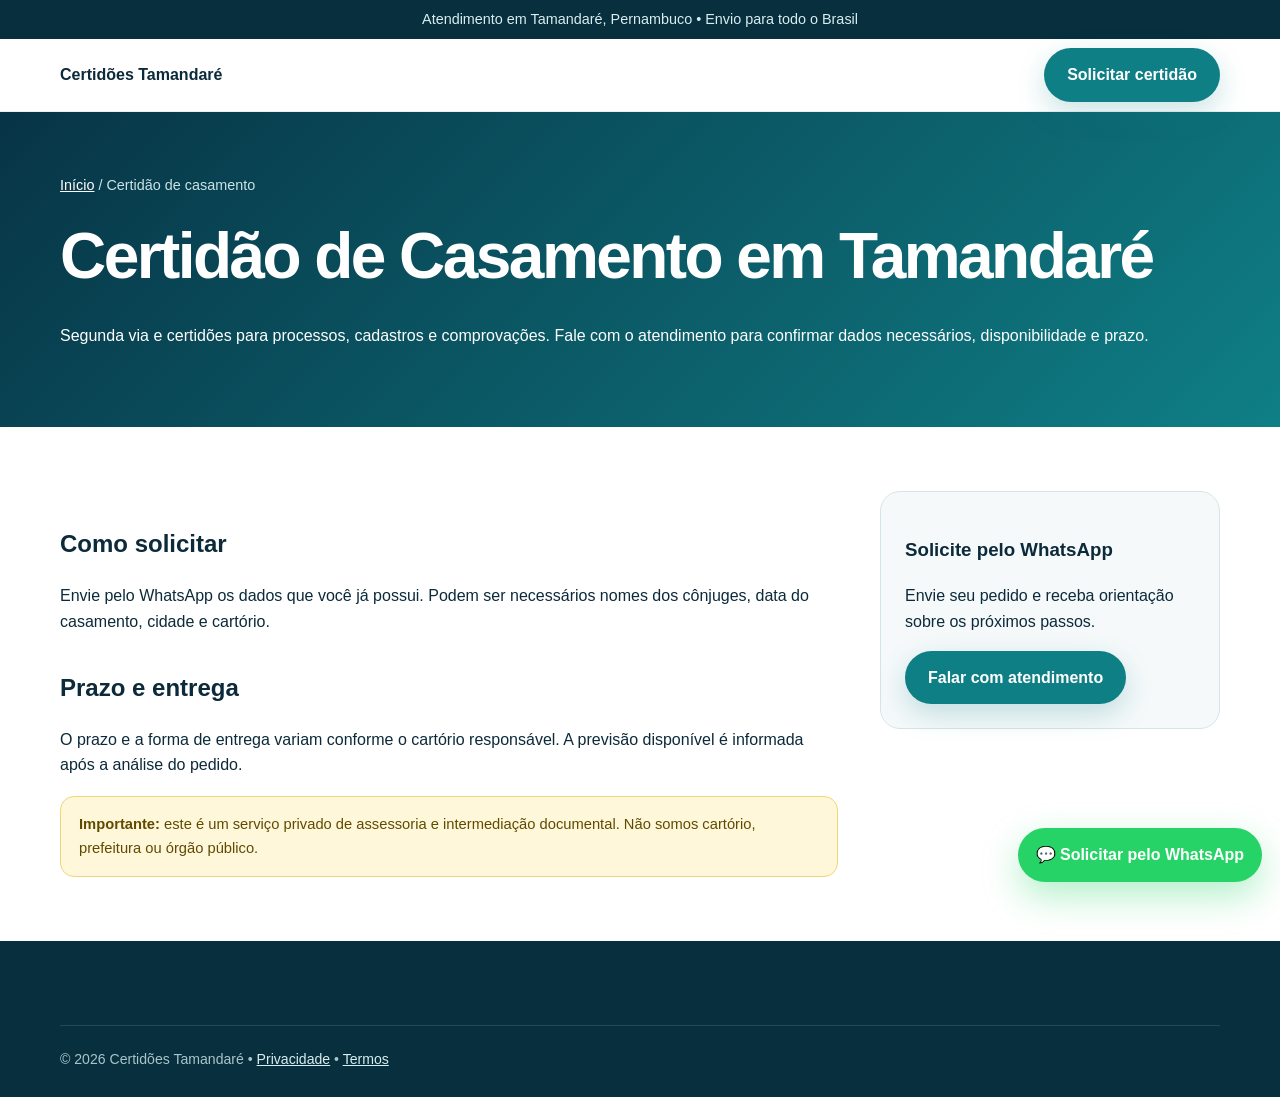
==== certidao-casamento-tamandare.html @ 4133e185 "Add SEO page for marriage certificates in Tamandaré" ====
<!DOCTYPE html><html lang="pt-BR"><head><meta charset="UTF-8"><meta name="viewport" content="width=device-width,initial-scale=1"><title>Certidão de Casamento em Tamandaré | Certidões Tamandaré</title><meta name="description" content="Solicite certidão de casamento em Tamandaré, PE. Atendimento por WhatsApp para orientação, localização e encaminhamento do pedido."><meta name="robots" content="index,follow,max-image-preview:large"><link rel="canonical" href="https://certidaotamandare.com.br/certidao-casamento-tamandare.html"><link rel="stylesheet" href="/styles.css"><meta property="og:type" content="website"><meta property="og:title" content="Certidão de Casamento em Tamandaré"><meta property="og:description" content="Segunda via de certidão de casamento para cadastros, processos e comprovações."><meta property="og:url" content="https://certidaotamandare.com.br/certidao-casamento-tamandare.html"><script type="application/ld+json">{"@context":"https://schema.org","@type":"Service","name":"Certidão de Casamento em Tamandaré","serviceType":"Assessoria para certidão de casamento","areaServed":{"@type":"City","name":"Tamandaré"},"provider":{"@type":"Organization","name":"Certidões Tamandaré","url":"https://certidaotamandare.com.br/"}}</script></head><body><div class="topbar">Atendimento em Tamandaré, Pernambuco • Envio para todo o Brasil</div><header class="site-header"><div class="container nav"><a class="brand" href="/">Certidões Tamandaré</a><a class="btn btn-primary" href="https://wa.me/5581991732720?text=Quero%20solicitar%20Certid%C3%A3o%20de%20Casamento" target="_blank" rel="noopener">Solicitar certidão</a></div></header><main><section class="page-hero"><div class="container"><div class="breadcrumb"><a href="/">Início</a> / Certidão de casamento</div><h1>Certidão de Casamento em Tamandaré</h1><p>Segunda via e certidões para processos, cadastros e comprovações. Fale com o atendimento para confirmar dados necessários, disponibilidade e prazo.</p></div></section><section class="content"><div class="container content-grid"><article><h2>Como solicitar</h2><p>Envie pelo WhatsApp os dados que você já possui. Podem ser necessários nomes dos cônjuges, data do casamento, cidade e cartório.</p><h2>Prazo e entrega</h2><p>O prazo e a forma de entrega variam conforme o cartório responsável. A previsão disponível é informada após a análise do pedido.</p><div class="notice"><strong>Importante:</strong> este é um serviço privado de assessoria e intermediação documental. Não somos cartório, prefeitura ou órgão público.</div></article><aside class="side-card"><h3>Solicite pelo WhatsApp</h3><p>Envie seu pedido e receba orientação sobre os próximos passos.</p><a class="btn btn-primary" href="https://wa.me/5581991732720?text=Quero%20solicitar%20Certid%C3%A3o%20de%20Casamento" target="_blank" rel="noopener">Falar com atendimento</a></aside></div></section></main><footer class="footer"><div class="container"><div class="legal">© 2026 Certidões Tamandaré • <a href="/privacidade.html">Privacidade</a> • <a href="/termos.html">Termos</a></div></div></footer><a class="whatsapp-float" href="https://wa.me/5581991732720?text=Quero%20solicitar%20Certid%C3%A3o%20de%20Casamento" target="_blank" rel="noopener">💬 Solicitar pelo WhatsApp</a></body></html>
---- styles.css ----
:root{--primary:#0A3C4F;--secondary:#0F7F86;--aqua:#13A6B3;--accent:#F4B91F;--light:#F5F9FA;--text:#0C2A3A;--muted:#5d6f78;--border:#d7e4e7;--white:#fff;--shadow:0 18px 50px rgba(7,42,58,.10)}*{box-sizing:border-box}html{scroll-behavior:smooth}body{margin:0;font-family:Inter,-apple-system,BlinkMacSystemFont,'Segoe UI',Roboto,sans-serif;color:var(--text);line-height:1.6;background:#fff}a{color:inherit}img{max-width:100%}.container{width:min(1160px,calc(100% - 40px));margin:auto}.topbar{background:#072f3e;color:#d9edf0;font-size:.9rem;padding:8px 0;text-align:center}.site-header{position:sticky;top:0;z-index:40;background:rgba(255,255,255,.96);backdrop-filter:blur(12px);border-bottom:1px solid rgba(10,60,79,.08)}.nav{display:flex;align-items:center;justify-content:space-between;gap:24px;min-height:72px}.brand{display:flex;align-items:center;gap:12px;text-decoration:none;font-weight:800}.brand-icon{width:42px;height:42px}.brand-text small{display:block;font-weight:600;color:var(--secondary);font-size:.72rem;letter-spacing:.06em;text-transform:uppercase}.nav-links{display:flex;align-items:center;gap:22px}.nav-links a{text-decoration:none;font-weight:650;font-size:.95rem}.btn{display:inline-flex;align-items:center;justify-content:center;gap:8px;padding:13px 22px;border-radius:999px;text-decoration:none;font-weight:800;border:1px solid transparent;transition:.2s}.btn:hover{transform:translateY(-1px)}.btn-primary{background:var(--secondary);color:#fff;box-shadow:0 10px 28px rgba(15,127,134,.22)}.btn-light{background:#fff;color:var(--primary);border-color:#d5e4e6}.hero{background:radial-gradient(circle at 85% 15%,rgba(19,166,179,.22),transparent 34%),linear-gradient(135deg,#073446 0%,#0a5663 58%,#0f7f86 100%);color:#fff;padding:82px 0 74px}.hero-grid{display:grid;grid-template-columns:1.1fr .9fr;align-items:center;gap:56px}.eyebrow{font-size:.78rem;text-transform:uppercase;letter-spacing:.16em;font-weight:800;color:#f7cc55}.hero h1{font-size:clamp(2.45rem,5.4vw,4.9rem);line-height:1.02;margin:12px 0 20px;letter-spacing:-.04em}.hero p{font-size:1.15rem;color:#dceff1;max-width:700px}.hero-actions{display:flex;gap:12px;flex-wrap:wrap;margin-top:28px}.trust-row{display:flex;gap:18px;flex-wrap:wrap;margin-top:26px;color:#cbe3e6;font-size:.94rem}.hero-card{background:#fff;color:var(--text);padding:28px;border-radius:24px;box-shadow:0 25px 70px rgba(0,0,0,.2)}.hero-card h2{margin:0 0 8px;font-size:1.45rem}.hero-card ul{margin:18px 0 0;padding:0;list-style:none}.hero-card li{padding:11px 0;border-top:1px solid var(--border)}.notice{background:#fff7da;border:1px solid #f0d577;color:#5f4b00;padding:16px 18px;border-radius:14px;margin-top:18px;font-size:.92rem}.section{padding:76px 0}.section.alt{background:var(--light)}.section-head{max-width:760px;margin:0 auto 36px;text-align:center}.section-head h2{font-size:clamp(2rem,4vw,3rem);margin:6px 0 12px;letter-spacing:-.03em}.section-head p{color:var(--muted);font-size:1.05rem}.services-grid{display:grid;grid-template-columns:repeat(3,1fr);gap:18px}.card{background:#fff;border:1px solid var(--border);border-radius:20px;padding:26px;box-shadow:0 8px 24px rgba(8,47,62,.05)}.card h3{margin:10px 0 8px}.card p{color:var(--muted)}.card-link{font-weight:800;color:var(--secondary);text-decoration:none}.steps{display:grid;grid-template-columns:repeat(3,1fr);gap:20px}.step{background:#fff;border-radius:20px;padding:28px;border:1px solid var(--border)}.step-n{width:42px;height:42px;border-radius:50%;display:grid;place-items:center;background:var(--secondary);color:#fff;font-weight:900}.proof{display:grid;grid-template-columns:repeat(3,1fr);gap:18px}.proof .card{min-height:170px}.faq{max-width:840px;margin:auto}.faq details{border:1px solid var(--border);border-radius:16px;padding:18px 20px;margin:12px 0;background:#fff}.faq summary{font-weight:800;cursor:pointer}.footer{background:#072f3e;color:#d9edf0;padding:54px 0 26px}.footer-grid{display:grid;grid-template-columns:1.2fr 1fr 1fr;gap:30px}.footer h3,.footer h4{color:#fff}.footer a{color:#d9edf0}.legal{margin-top:30px;padding-top:22px;border-top:1px solid rgba(255,255,255,.12);font-size:.88rem;color:#a9c5ca}.whatsapp-float{position:fixed;right:18px;bottom:18px;z-index:80;background:#25D366;color:#fff;text-decoration:none;font-weight:900;padding:14px 18px;border-radius:999px;box-shadow:0 14px 36px rgba(37,211,102,.35)}.page-hero{background:linear-gradient(135deg,#073446,#0f7f86);color:#fff;padding:62px 0}.page-hero h1{font-size:clamp(2.2rem,5vw,4rem);margin:8px 0 14px;letter-spacing:-.04em}.content{padding:64px 0}.content-grid{display:grid;grid-template-columns:1fr 340px;gap:42px}.content h2{margin-top:34px}.side-card{position:sticky;top:100px;height:max-content;background:var(--light);border:1px solid var(--border);border-radius:20px;padding:24px}.breadcrumb{font-size:.9rem;color:#cbe3e6}.breadcrumb a{color:#fff}.legal-page{max-width:860px;margin:auto}.legal-page h1{font-size:2.6rem}.legal-page h2{margin-top:34px}@media(max-width:900px){.nav-links{display:none}.hero-grid,.content-grid{grid-template-columns:1fr}.services-grid,.steps,.proof{grid-template-columns:1fr 1fr}.hero{padding-top:58px}.footer-grid{grid-template-columns:1fr 1fr}.side-card{position:static}}@media(max-width:620px){.container{width:min(100% - 28px,1160px)}.services-grid,.steps,.proof,.footer-grid{grid-template-columns:1fr}.hero-actions{display:grid}.btn{width:100%}.hero h1{font-size:2.65rem}.whatsapp-float{left:14px;right:14px;text-align:center}.section{padding:58px 0}}
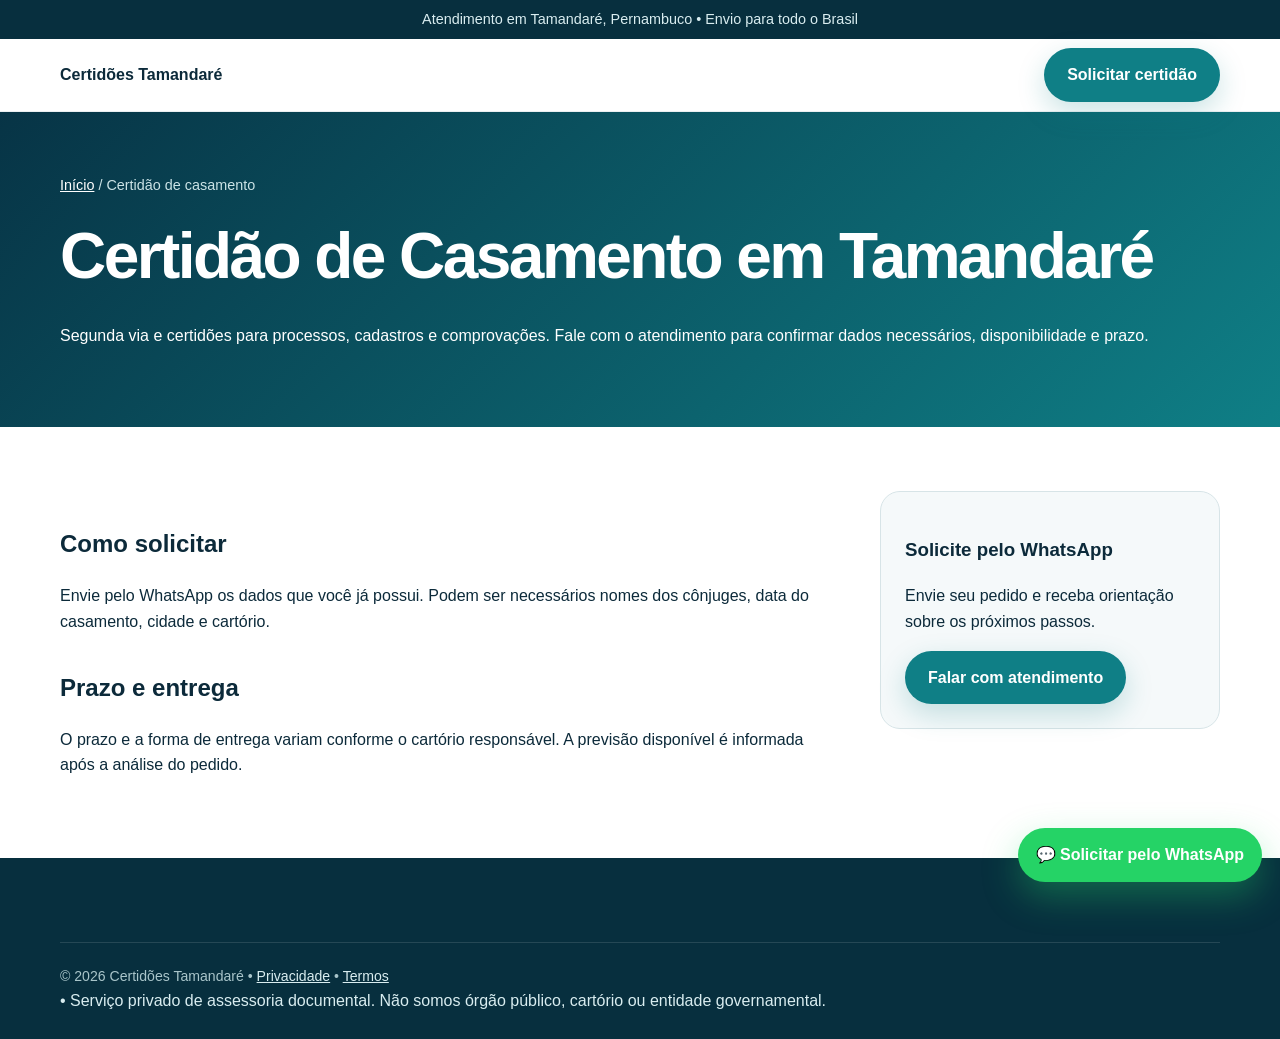
==== commit bb3b28ee: "Mover aviso de serviço privado para o rodapé" ====
--- a/certidao-casamento-tamandare.html
+++ b/certidao-casamento-tamandare.html
@@ -1 +1 @@
-<!DOCTYPE html><html lang="pt-BR"><head><meta charset="UTF-8"><meta name="viewport" content="width=device-width,initial-scale=1"><title>Certidão de Casamento em Tamandaré | Certidões Tamandaré</title><meta name="description" content="Solicite certidão de casamento em Tamandaré, PE. Atendimento por WhatsApp para orientação, localização e encaminhamento do pedido."><meta name="robots" content="index,follow,max-image-preview:large"><link rel="canonical" href="https://certidaotamandare.com.br/certidao-casamento-tamandare.html"><link rel="stylesheet" href="/styles.css"><meta property="og:type" content="website"><meta property="og:title" content="Certidão de Casamento em Tamandaré"><meta property="og:description" content="Segunda via de certidão de casamento para cadastros, processos e comprovações."><meta property="og:url" content="https://certidaotamandare.com.br/certidao-casamento-tamandare.html"><script type="application/ld+json">{"@context":"https://schema.org","@type":"Service","name":"Certidão de Casamento em Tamandaré","serviceType":"Assessoria para certidão de casamento","areaServed":{"@type":"City","name":"Tamandaré"},"provider":{"@type":"Organization","name":"Certidões Tamandaré","url":"https://certidaotamandare.com.br/"}}</script></head><body><div class="topbar">Atendimento em Tamandaré, Pernambuco • Envio para todo o Brasil</div><header class="site-header"><div class="container nav"><a class="brand" href="/">Certidões Tamandaré</a><a class="btn btn-primary" href="https://wa.me/5581991732720?text=Quero%20solicitar%20Certid%C3%A3o%20de%20Casamento" target="_blank" rel="noopener">Solicitar certidão</a></div></header><main><section class="page-hero"><div class="container"><div class="breadcrumb"><a href="/">Início</a> / Certidão de casamento</div><h1>Certidão de Casamento em Tamandaré</h1><p>Segunda via e certidões para processos, cadastros e comprovações. Fale com o atendimento para confirmar dados necessários, disponibilidade e prazo.</p></div></section><section class="content"><div class="container content-grid"><article><h2>Como solicitar</h2><p>Envie pelo WhatsApp os dados que você já possui. Podem ser necessários nomes dos cônjuges, data do casamento, cidade e cartório.</p><h2>Prazo e entrega</h2><p>O prazo e a forma de entrega variam conforme o cartório responsável. A previsão disponível é informada após a análise do pedido.</p><div class="notice"><strong>Importante:</strong> este é um serviço privado de assessoria e intermediação documental. Não somos cartório, prefeitura ou órgão público.</div></article><aside class="side-card"><h3>Solicite pelo WhatsApp</h3><p>Envie seu pedido e receba orientação sobre os próximos passos.</p><a class="btn btn-primary" href="https://wa.me/5581991732720?text=Quero%20solicitar%20Certid%C3%A3o%20de%20Casamento" target="_blank" rel="noopener">Falar com atendimento</a></aside></div></section></main><footer class="footer"><div class="container"><div class="legal">© 2026 Certidões Tamandaré • <a href="/privacidade.html">Privacidade</a> • <a href="/termos.html">Termos</a></div></div></footer><a class="whatsapp-float" href="https://wa.me/5581991732720?text=Quero%20solicitar%20Certid%C3%A3o%20de%20Casamento" target="_blank" rel="noopener">💬 Solicitar pelo WhatsApp</a></body></html>+<!DOCTYPE html><html lang="pt-BR"><head><meta charset="UTF-8"><meta name="viewport" content="width=device-width,initial-scale=1"><title>Certidão de Casamento em Tamandaré | Certidões Tamandaré</title><meta name="description" content="Solicite certidão de casamento em Tamandaré, PE. Atendimento por WhatsApp para orientação, localização e encaminhamento do pedido."><meta name="robots" content="index,follow,max-image-preview:large"><link rel="canonical" href="https://certidaotamandare.com.br/certidao-casamento-tamandare.html"><link rel="stylesheet" href="/styles.css"><meta property="og:type" content="website"><meta property="og:title" content="Certidão de Casamento em Tamandaré"><meta property="og:description" content="Segunda via de certidão de casamento para cadastros, processos e comprovações."><meta property="og:url" content="https://certidaotamandare.com.br/certidao-casamento-tamandare.html"><script type="application/ld+json">{"@context":"https://schema.org","@type":"Service","name":"Certidão de Casamento em Tamandaré","serviceType":"Assessoria para certidão de casamento","areaServed":{"@type":"City","name":"Tamandaré"},"provider":{"@type":"Organization","name":"Certidões Tamandaré","url":"https://certidaotamandare.com.br/"}}</script></head><body><div class="topbar">Atendimento em Tamandaré, Pernambuco • Envio para todo o Brasil</div><header class="site-header"><div class="container nav"><a class="brand" href="/">Certidões Tamandaré</a><a class="btn btn-primary" href="https://wa.me/5581991732720?text=Quero%20solicitar%20Certid%C3%A3o%20de%20Casamento" target="_blank" rel="noopener">Solicitar certidão</a></div></header><main><section class="page-hero"><div class="container"><div class="breadcrumb"><a href="/">Início</a> / Certidão de casamento</div><h1>Certidão de Casamento em Tamandaré</h1><p>Segunda via e certidões para processos, cadastros e comprovações. Fale com o atendimento para confirmar dados necessários, disponibilidade e prazo.</p></div></section><section class="content"><div class="container content-grid"><article><h2>Como solicitar</h2><p>Envie pelo WhatsApp os dados que você já possui. Podem ser necessários nomes dos cônjuges, data do casamento, cidade e cartório.</p><h2>Prazo e entrega</h2><p>O prazo e a forma de entrega variam conforme o cartório responsável. A previsão disponível é informada após a análise do pedido.</p></article><aside class="side-card"><h3>Solicite pelo WhatsApp</h3><p>Envie seu pedido e receba orientação sobre os próximos passos.</p><a class="btn btn-primary" href="https://wa.me/5581991732720?text=Quero%20solicitar%20Certid%C3%A3o%20de%20Casamento" target="_blank" rel="noopener">Falar com atendimento</a></aside></div></section></main><footer class="footer"><div class="container"><div class="legal">© 2026 Certidões Tamandaré • <a href="/privacidade.html">Privacidade</a> • <a href="/termos.html">Termos</a></div><span> • Serviço privado de assessoria documental. Não somos órgão público, cartório ou entidade governamental.</span></div></footer><a class="whatsapp-float" href="https://wa.me/5581991732720?text=Quero%20solicitar%20Certid%C3%A3o%20de%20Casamento" target="_blank" rel="noopener">💬 Solicitar pelo WhatsApp</a></body></html>
--- a/styles.css
+++ b/styles.css
@@ -1 +1,2 @@
-:root{--primary:#0A3C4F;--secondary:#0F7F86;--aqua:#13A6B3;--accent:#F4B91F;--light:#F5F9FA;--text:#0C2A3A;--muted:#5d6f78;--border:#d7e4e7;--white:#fff;--shadow:0 18px 50px rgba(7,42,58,.10)}*{box-sizing:border-box}html{scroll-behavior:smooth}body{margin:0;font-family:Inter,-apple-system,BlinkMacSystemFont,'Segoe UI',Roboto,sans-serif;color:var(--text);line-height:1.6;background:#fff}a{color:inherit}img{max-width:100%}.container{width:min(1160px,calc(100% - 40px));margin:auto}.topbar{background:#072f3e;color:#d9edf0;font-size:.9rem;padding:8px 0;text-align:center}.site-header{position:sticky;top:0;z-index:40;background:rgba(255,255,255,.96);backdrop-filter:blur(12px);border-bottom:1px solid rgba(10,60,79,.08)}.nav{display:flex;align-items:center;justify-content:space-between;gap:24px;min-height:72px}.brand{display:flex;align-items:center;gap:12px;text-decoration:none;font-weight:800}.brand-icon{width:42px;height:42px}.brand-text small{display:block;font-weight:600;color:var(--secondary);font-size:.72rem;letter-spacing:.06em;text-transform:uppercase}.nav-links{display:flex;align-items:center;gap:22px}.nav-links a{text-decoration:none;font-weight:650;font-size:.95rem}.btn{display:inline-flex;align-items:center;justify-content:center;gap:8px;padding:13px 22px;border-radius:999px;text-decoration:none;font-weight:800;border:1px solid transparent;transition:.2s}.btn:hover{transform:translateY(-1px)}.btn-primary{background:var(--secondary);color:#fff;box-shadow:0 10px 28px rgba(15,127,134,.22)}.btn-light{background:#fff;color:var(--primary);border-color:#d5e4e6}.hero{background:radial-gradient(circle at 85% 15%,rgba(19,166,179,.22),transparent 34%),linear-gradient(135deg,#073446 0%,#0a5663 58%,#0f7f86 100%);color:#fff;padding:82px 0 74px}.hero-grid{display:grid;grid-template-columns:1.1fr .9fr;align-items:center;gap:56px}.eyebrow{font-size:.78rem;text-transform:uppercase;letter-spacing:.16em;font-weight:800;color:#f7cc55}.hero h1{font-size:clamp(2.45rem,5.4vw,4.9rem);line-height:1.02;margin:12px 0 20px;letter-spacing:-.04em}.hero p{font-size:1.15rem;color:#dceff1;max-width:700px}.hero-actions{display:flex;gap:12px;flex-wrap:wrap;margin-top:28px}.trust-row{display:flex;gap:18px;flex-wrap:wrap;margin-top:26px;color:#cbe3e6;font-size:.94rem}.hero-card{background:#fff;color:var(--text);padding:28px;border-radius:24px;box-shadow:0 25px 70px rgba(0,0,0,.2)}.hero-card h2{margin:0 0 8px;font-size:1.45rem}.hero-card ul{margin:18px 0 0;padding:0;list-style:none}.hero-card li{padding:11px 0;border-top:1px solid var(--border)}.notice{background:#fff7da;border:1px solid #f0d577;color:#5f4b00;padding:16px 18px;border-radius:14px;margin-top:18px;font-size:.92rem}.section{padding:76px 0}.section.alt{background:var(--light)}.section-head{max-width:760px;margin:0 auto 36px;text-align:center}.section-head h2{font-size:clamp(2rem,4vw,3rem);margin:6px 0 12px;letter-spacing:-.03em}.section-head p{color:var(--muted);font-size:1.05rem}.services-grid{display:grid;grid-template-columns:repeat(3,1fr);gap:18px}.card{background:#fff;border:1px solid var(--border);border-radius:20px;padding:26px;box-shadow:0 8px 24px rgba(8,47,62,.05)}.card h3{margin:10px 0 8px}.card p{color:var(--muted)}.card-link{font-weight:800;color:var(--secondary);text-decoration:none}.steps{display:grid;grid-template-columns:repeat(3,1fr);gap:20px}.step{background:#fff;border-radius:20px;padding:28px;border:1px solid var(--border)}.step-n{width:42px;height:42px;border-radius:50%;display:grid;place-items:center;background:var(--secondary);color:#fff;font-weight:900}.proof{display:grid;grid-template-columns:repeat(3,1fr);gap:18px}.proof .card{min-height:170px}.faq{max-width:840px;margin:auto}.faq details{border:1px solid var(--border);border-radius:16px;padding:18px 20px;margin:12px 0;background:#fff}.faq summary{font-weight:800;cursor:pointer}.footer{background:#072f3e;color:#d9edf0;padding:54px 0 26px}.footer-grid{display:grid;grid-template-columns:1.2fr 1fr 1fr;gap:30px}.footer h3,.footer h4{color:#fff}.footer a{color:#d9edf0}.legal{margin-top:30px;padding-top:22px;border-top:1px solid rgba(255,255,255,.12);font-size:.88rem;color:#a9c5ca}.whatsapp-float{position:fixed;right:18px;bottom:18px;z-index:80;background:#25D366;color:#fff;text-decoration:none;font-weight:900;padding:14px 18px;border-radius:999px;box-shadow:0 14px 36px rgba(37,211,102,.35)}.page-hero{background:linear-gradient(135deg,#073446,#0f7f86);color:#fff;padding:62px 0}.page-hero h1{font-size:clamp(2.2rem,5vw,4rem);margin:8px 0 14px;letter-spacing:-.04em}.content{padding:64px 0}.content-grid{display:grid;grid-template-columns:1fr 340px;gap:42px}.content h2{margin-top:34px}.side-card{position:sticky;top:100px;height:max-content;background:var(--light);border:1px solid var(--border);border-radius:20px;padding:24px}.breadcrumb{font-size:.9rem;color:#cbe3e6}.breadcrumb a{color:#fff}.legal-page{max-width:860px;margin:auto}.legal-page h1{font-size:2.6rem}.legal-page h2{margin-top:34px}@media(max-width:900px){.nav-links{display:none}.hero-grid,.content-grid{grid-template-columns:1fr}.services-grid,.steps,.proof{grid-template-columns:1fr 1fr}.hero{padding-top:58px}.footer-grid{grid-template-columns:1fr 1fr}.side-card{position:static}}@media(max-width:620px){.container{width:min(100% - 28px,1160px)}.services-grid,.steps,.proof,.footer-grid{grid-template-columns:1fr}.hero-actions{display:grid}.btn{width:100%}.hero h1{font-size:2.65rem}.whatsapp-float{left:14px;right:14px;text-align:center}.section{padding:58px 0}}+:root{--primary:#0A3C4F;--secondary:#0F7F86;--aqua:#13A6B3;--accent:#F4B91F;--light:#F5F9FA;--text:#0C2A3A;--muted:#5d6f78;--border:#d7e4e7;--white:#fff;--shadow:0 18px 50px rgba(7,42,58,.10)}*{box-sizing:border-box}html{scroll-behavior:smooth}body{margin:0;font-family:Inter,-apple-system,BlinkMacSystemFont,'Segoe UI',Roboto,sans-serif;color:var(--text);line-height:1.6;background:#fff}a{color:inherit}img{max-width:100%}.container{width:min(1160px,calc(100% - 40px));margin:auto}.topbar{background:#072f3e;color:#d9edf0;font-size:.9rem;padding:8px 0;text-align:center}.site-header{position:sticky;top:0;z-index:40;background:rgba(255,255,255,.96);backdrop-filter:blur(12px);border-bottom:1px solid rgba(10,60,79,.08)}.nav{display:flex;align-items:center;justify-content:space-between;gap:24px;min-height:72px}.brand{display:flex;align-items:center;gap:12px;text-decoration:none;font-weight:800}.brand-icon{width:42px;height:42px}.brand-text small{display:block;font-weight:600;color:var(--secondary);font-size:.72rem;letter-spacing:.06em;text-transform:uppercase}.nav-links{display:flex;align-items:center;gap:22px}.nav-links a{text-decoration:none;font-weight:650;font-size:.95rem}.btn{display:inline-flex;align-items:center;justify-content:center;gap:8px;padding:13px 22px;border-radius:999px;text-decoration:none;font-weight:800;border:1px solid transparent;transition:.2s}.btn:hover{transform:translateY(-1px)}.btn-primary{background:var(--secondary);color:#fff;box-shadow:0 10px 28px rgba(15,127,134,.22)}.btn-light{background:#fff;color:var(--primary);border-color:#d5e4e6}.hero{background:radial-gradient(circle at 85% 15%,rgba(19,166,179,.22),transparent 34%),linear-gradient(135deg,#073446 0%,#0a5663 58%,#0f7f86 100%);color:#fff;padding:82px 0 74px}.hero-grid{display:grid;grid-template-columns:1.1fr .9fr;align-items:center;gap:56px}.eyebrow{font-size:.78rem;text-transform:uppercase;letter-spacing:.16em;font-weight:800;color:#f7cc55}.hero h1{font-size:clamp(2.45rem,5.4vw,4.9rem);line-height:1.02;margin:12px 0 20px;letter-spacing:-.04em}.hero p{font-size:1.15rem;color:#dceff1;max-width:700px}.hero-actions{display:flex;gap:12px;flex-wrap:wrap;margin-top:28px}.trust-row{display:flex;gap:18px;flex-wrap:wrap;margin-top:26px;color:#cbe3e6;font-size:.94rem}.hero-card{background:#fff;color:var(--text);padding:28px;border-radius:24px;box-shadow:0 25px 70px rgba(0,0,0,.2)}.hero-card h2{margin:0 0 8px;font-size:1.45rem}.hero-card ul{margin:18px 0 0;padding:0;list-style:none}.hero-card li{padding:11px 0;border-top:1px solid var(--border)}.notice{background:#fff7da;border:1px solid #f0d577;color:#5f4b00;padding:16px 18px;border-radius:14px;margin-top:18px;font-size:.92rem}.section{padding:76px 0}.section.alt{background:var(--light)}.section-head{max-width:760px;margin:0 auto 36px;text-align:center}.section-head h2{font-size:clamp(2rem,4vw,3rem);margin:6px 0 12px;letter-spacing:-.03em}.section-head p{color:var(--muted);font-size:1.05rem}.services-grid{display:grid;grid-template-columns:repeat(3,1fr);gap:18px}.card{background:#fff;border:1px solid var(--border);border-radius:20px;padding:26px;box-shadow:0 8px 24px rgba(8,47,62,.05)}.card h3{margin:10px 0 8px}.card p{color:var(--muted)}.card-link{font-weight:800;color:var(--secondary);text-decoration:none}.steps{display:grid;grid-template-columns:repeat(3,1fr);gap:20px}.step{background:#fff;border-radius:20px;padding:28px;border:1px solid var(--border)}.step-n{width:42px;height:42px;border-radius:50%;display:grid;place-items:center;background:var(--secondary);color:#fff;font-weight:900}.proof{display:grid;grid-template-columns:repeat(3,1fr);gap:18px}.proof .card{min-height:170px}.faq{max-width:840px;margin:auto}.faq details{border:1px solid var(--border);border-radius:16px;padding:18px 20px;margin:12px 0;background:#fff}.faq summary{font-weight:800;cursor:pointer}.footer{background:#072f3e;color:#d9edf0;padding:54px 0 26px}.footer-grid{display:grid;grid-template-columns:1.2fr 1fr 1fr;gap:30px}.footer h3,.footer h4{color:#fff}.footer a{color:#d9edf0}.legal{margin-top:30px;padding-top:22px;border-top:1px solid rgba(255,255,255,.12);font-size:.88rem;color:#a9c5ca}.whatsapp-float{position:fixed;right:18px;bottom:18px;z-index:80;background:#25D366;color:#fff;text-decoration:none;font-weight:900;padding:14px 18px;border-radius:999px;box-shadow:0 14px 36px rgba(37,211,102,.35)}.page-hero{background:linear-gradient(135deg,#073446,#0f7f86);color:#fff;padding:62px 0}.page-hero h1{font-size:clamp(2.2rem,5vw,4rem);margin:8px 0 14px;letter-spacing:-.04em}.content{padding:64px 0}.content-grid{display:grid;grid-template-columns:1fr 340px;gap:42px}.content h2{margin-top:34px}.side-card{position:sticky;top:100px;height:max-content;background:var(--light);border:1px solid var(--border);border-radius:20px;padding:24px}.breadcrumb{font-size:.9rem;color:#cbe3e6}.breadcrumb a{color:#fff}.legal-page{max-width:860px;margin:auto}.legal-page h1{font-size:2.6rem}.legal-page h2{margin-top:34px}@media(max-width:900px){.nav-links{display:none}.hero-grid,.content-grid{grid-template-columns:1fr}.services-grid,.steps,.proof{grid-template-columns:1fr 1fr}.hero{padding-top:58px}.footer-grid{grid-template-columns:1fr 1fr}.side-card{position:static}}@media(max-width:620px){.container{width:min(100% - 28px,1160px)}.services-grid,.steps,.proof,.footer-grid{grid-template-columns:1fr}.hero-actions{display:grid}.btn{width:100%}.hero h1{font-size:2.65rem}.whatsapp-float{left:14px;right:14px;text-align:center}.section{padding:58px 0}}
+.reviews-grid{display:grid;grid-template-columns:1.1fr .9fr;gap:20px;max-width:980px;margin:auto}.review-summary,.feedback-card{background:#fff;border:1px solid var(--border);border-radius:22px;padding:30px;box-shadow:0 10px 30px rgba(8,47,62,.06)}.review-stars{font-size:1.7rem;letter-spacing:.08em;color:#f4b400}.review-summary h3,.feedback-card h3{margin:8px 0}.review-summary p,.feedback-card p{color:var(--muted)}.review-actions{display:flex;gap:12px;flex-wrap:wrap;margin-top:22px}.btn-google{background:#fff;color:#202124;border-color:#dadce0;box-shadow:0 8px 22px rgba(60,64,67,.12)}.feedback-link{display:inline-block;margin-top:10px;font-weight:800;color:var(--secondary);text-decoration:none}@media(max-width:900px){.reviews-grid{grid-template-columns:1fr}}
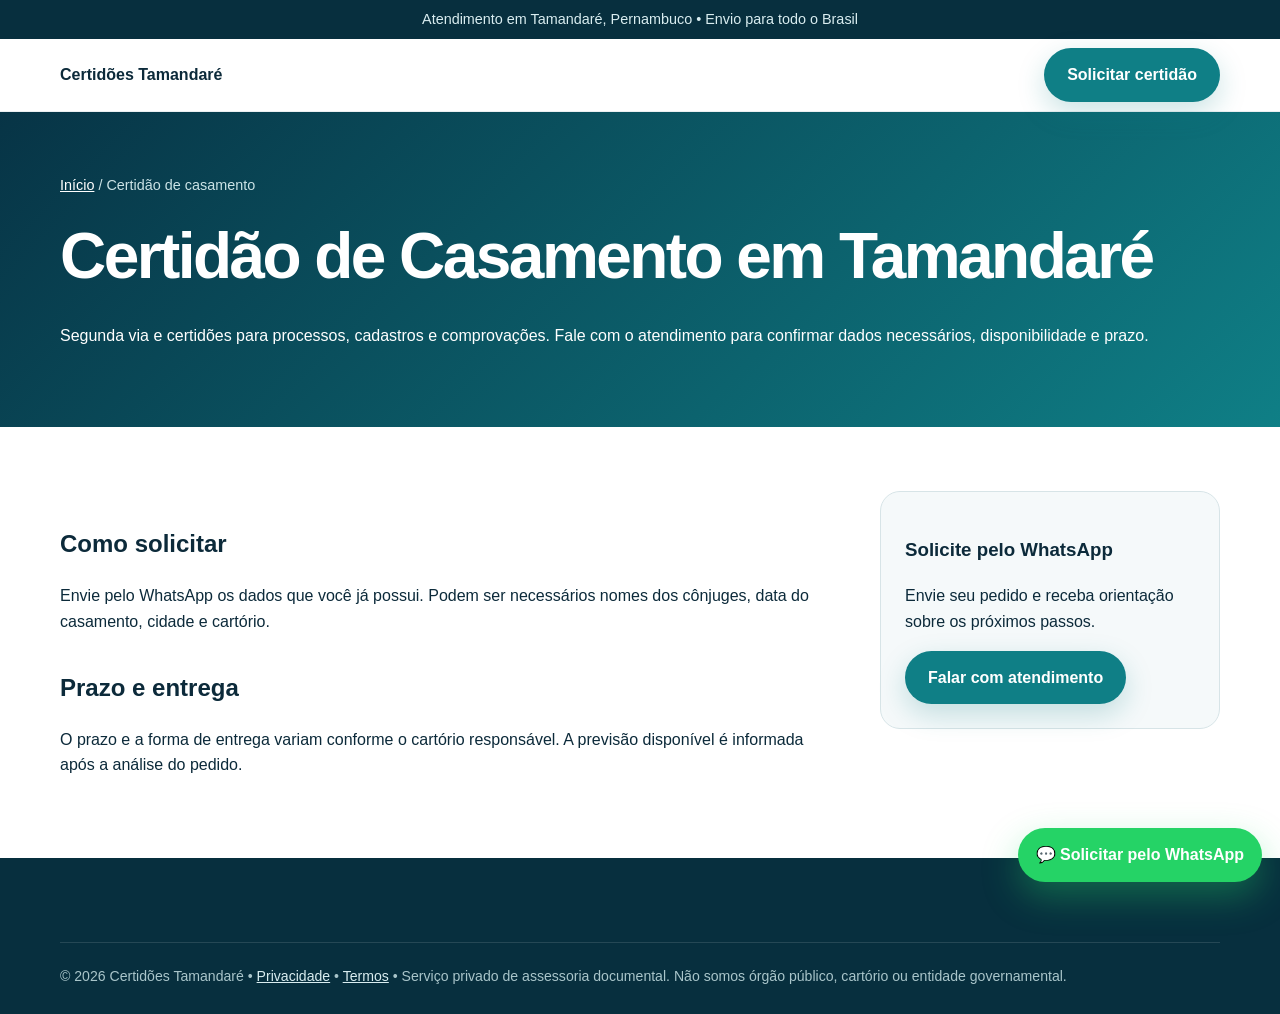
==== commit 7aa8e52f: "Ajustar aviso dentro do rodapé" ====
--- a/certidao-casamento-tamandare.html
+++ b/certidao-casamento-tamandare.html
@@ -1 +1 @@
-<!DOCTYPE html><html lang="pt-BR"><head><meta charset="UTF-8"><meta name="viewport" content="width=device-width,initial-scale=1"><title>Certidão de Casamento em Tamandaré | Certidões Tamandaré</title><meta name="description" content="Solicite certidão de casamento em Tamandaré, PE. Atendimento por WhatsApp para orientação, localização e encaminhamento do pedido."><meta name="robots" content="index,follow,max-image-preview:large"><link rel="canonical" href="https://certidaotamandare.com.br/certidao-casamento-tamandare.html"><link rel="stylesheet" href="/styles.css"><meta property="og:type" content="website"><meta property="og:title" content="Certidão de Casamento em Tamandaré"><meta property="og:description" content="Segunda via de certidão de casamento para cadastros, processos e comprovações."><meta property="og:url" content="https://certidaotamandare.com.br/certidao-casamento-tamandare.html"><script type="application/ld+json">{"@context":"https://schema.org","@type":"Service","name":"Certidão de Casamento em Tamandaré","serviceType":"Assessoria para certidão de casamento","areaServed":{"@type":"City","name":"Tamandaré"},"provider":{"@type":"Organization","name":"Certidões Tamandaré","url":"https://certidaotamandare.com.br/"}}</script></head><body><div class="topbar">Atendimento em Tamandaré, Pernambuco • Envio para todo o Brasil</div><header class="site-header"><div class="container nav"><a class="brand" href="/">Certidões Tamandaré</a><a class="btn btn-primary" href="https://wa.me/5581991732720?text=Quero%20solicitar%20Certid%C3%A3o%20de%20Casamento" target="_blank" rel="noopener">Solicitar certidão</a></div></header><main><section class="page-hero"><div class="container"><div class="breadcrumb"><a href="/">Início</a> / Certidão de casamento</div><h1>Certidão de Casamento em Tamandaré</h1><p>Segunda via e certidões para processos, cadastros e comprovações. Fale com o atendimento para confirmar dados necessários, disponibilidade e prazo.</p></div></section><section class="content"><div class="container content-grid"><article><h2>Como solicitar</h2><p>Envie pelo WhatsApp os dados que você já possui. Podem ser necessários nomes dos cônjuges, data do casamento, cidade e cartório.</p><h2>Prazo e entrega</h2><p>O prazo e a forma de entrega variam conforme o cartório responsável. A previsão disponível é informada após a análise do pedido.</p></article><aside class="side-card"><h3>Solicite pelo WhatsApp</h3><p>Envie seu pedido e receba orientação sobre os próximos passos.</p><a class="btn btn-primary" href="https://wa.me/5581991732720?text=Quero%20solicitar%20Certid%C3%A3o%20de%20Casamento" target="_blank" rel="noopener">Falar com atendimento</a></aside></div></section></main><footer class="footer"><div class="container"><div class="legal">© 2026 Certidões Tamandaré • <a href="/privacidade.html">Privacidade</a> • <a href="/termos.html">Termos</a></div><span> • Serviço privado de assessoria documental. Não somos órgão público, cartório ou entidade governamental.</span></div></footer><a class="whatsapp-float" href="https://wa.me/5581991732720?text=Quero%20solicitar%20Certid%C3%A3o%20de%20Casamento" target="_blank" rel="noopener">💬 Solicitar pelo WhatsApp</a></body></html>+<!DOCTYPE html><html lang="pt-BR"><head><meta charset="UTF-8"><meta name="viewport" content="width=device-width,initial-scale=1"><title>Certidão de Casamento em Tamandaré | Certidões Tamandaré</title><meta name="description" content="Solicite certidão de casamento em Tamandaré, PE. Atendimento por WhatsApp para orientação, localização e encaminhamento do pedido."><meta name="robots" content="index,follow,max-image-preview:large"><link rel="canonical" href="https://certidaotamandare.com.br/certidao-casamento-tamandare.html"><link rel="stylesheet" href="/styles.css"><meta property="og:type" content="website"><meta property="og:title" content="Certidão de Casamento em Tamandaré"><meta property="og:description" content="Segunda via de certidão de casamento para cadastros, processos e comprovações."><meta property="og:url" content="https://certidaotamandare.com.br/certidao-casamento-tamandare.html"><script type="application/ld+json">{"@context":"https://schema.org","@type":"Service","name":"Certidão de Casamento em Tamandaré","serviceType":"Assessoria para certidão de casamento","areaServed":{"@type":"City","name":"Tamandaré"},"provider":{"@type":"Organization","name":"Certidões Tamandaré","url":"https://certidaotamandare.com.br/"}}</script></head><body><div class="topbar">Atendimento em Tamandaré, Pernambuco • Envio para todo o Brasil</div><header class="site-header"><div class="container nav"><a class="brand" href="/">Certidões Tamandaré</a><a class="btn btn-primary" href="https://wa.me/5581991732720?text=Quero%20solicitar%20Certid%C3%A3o%20de%20Casamento" target="_blank" rel="noopener">Solicitar certidão</a></div></header><main><section class="page-hero"><div class="container"><div class="breadcrumb"><a href="/">Início</a> / Certidão de casamento</div><h1>Certidão de Casamento em Tamandaré</h1><p>Segunda via e certidões para processos, cadastros e comprovações. Fale com o atendimento para confirmar dados necessários, disponibilidade e prazo.</p></div></section><section class="content"><div class="container content-grid"><article><h2>Como solicitar</h2><p>Envie pelo WhatsApp os dados que você já possui. Podem ser necessários nomes dos cônjuges, data do casamento, cidade e cartório.</p><h2>Prazo e entrega</h2><p>O prazo e a forma de entrega variam conforme o cartório responsável. A previsão disponível é informada após a análise do pedido.</p></article><aside class="side-card"><h3>Solicite pelo WhatsApp</h3><p>Envie seu pedido e receba orientação sobre os próximos passos.</p><a class="btn btn-primary" href="https://wa.me/5581991732720?text=Quero%20solicitar%20Certid%C3%A3o%20de%20Casamento" target="_blank" rel="noopener">Falar com atendimento</a></aside></div></section></main><footer class="footer"><div class="container"><div class="legal">© 2026 Certidões Tamandaré • <a href="/privacidade.html">Privacidade</a> • <a href="/termos.html">Termos</a> • Serviço privado de assessoria documental. Não somos órgão público, cartório ou entidade governamental.</div></div></footer><a class="whatsapp-float" href="https://wa.me/5581991732720?text=Quero%20solicitar%20Certid%C3%A3o%20de%20Casamento" target="_blank" rel="noopener">💬 Solicitar pelo WhatsApp</a></body></html>
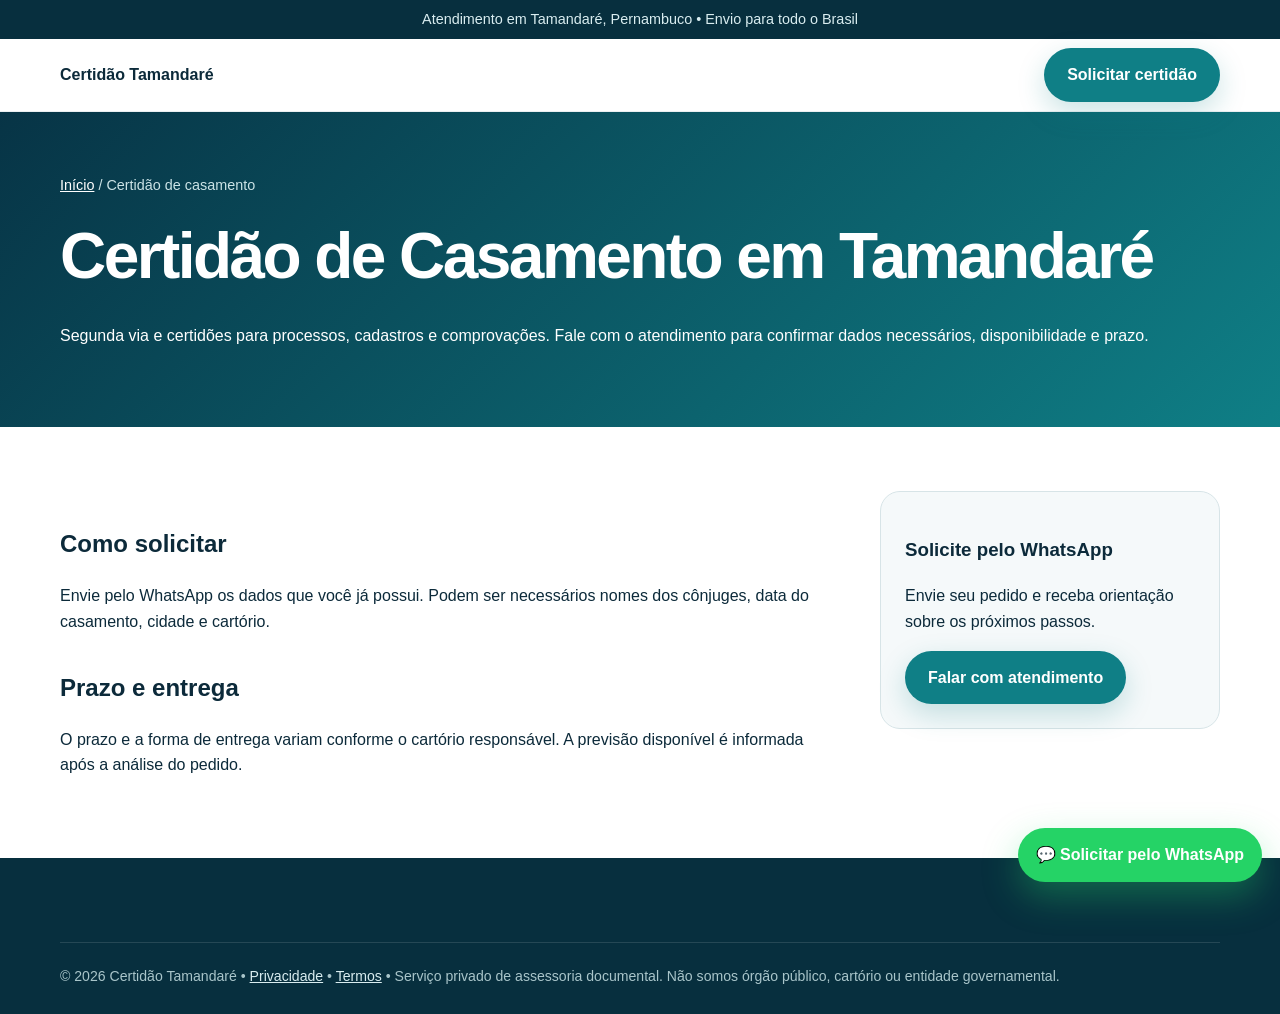
==== commit 9f7d2f83: "Padroniza marca para Certidão Tamandaré" ====
--- a/certidao-casamento-tamandare.html
+++ b/certidao-casamento-tamandare.html
@@ -1 +1 @@
-<!DOCTYPE html><html lang="pt-BR"><head><meta charset="UTF-8"><meta name="viewport" content="width=device-width,initial-scale=1"><title>Certidão de Casamento em Tamandaré | Certidões Tamandaré</title><meta name="description" content="Solicite certidão de casamento em Tamandaré, PE. Atendimento por WhatsApp para orientação, localização e encaminhamento do pedido."><meta name="robots" content="index,follow,max-image-preview:large"><link rel="canonical" href="https://certidaotamandare.com.br/certidao-casamento-tamandare.html"><link rel="stylesheet" href="/styles.css"><meta property="og:type" content="website"><meta property="og:title" content="Certidão de Casamento em Tamandaré"><meta property="og:description" content="Segunda via de certidão de casamento para cadastros, processos e comprovações."><meta property="og:url" content="https://certidaotamandare.com.br/certidao-casamento-tamandare.html"><script type="application/ld+json">{"@context":"https://schema.org","@type":"Service","name":"Certidão de Casamento em Tamandaré","serviceType":"Assessoria para certidão de casamento","areaServed":{"@type":"City","name":"Tamandaré"},"provider":{"@type":"Organization","name":"Certidões Tamandaré","url":"https://certidaotamandare.com.br/"}}</script></head><body><div class="topbar">Atendimento em Tamandaré, Pernambuco • Envio para todo o Brasil</div><header class="site-header"><div class="container nav"><a class="brand" href="/">Certidões Tamandaré</a><a class="btn btn-primary" href="https://wa.me/5581991732720?text=Quero%20solicitar%20Certid%C3%A3o%20de%20Casamento" target="_blank" rel="noopener">Solicitar certidão</a></div></header><main><section class="page-hero"><div class="container"><div class="breadcrumb"><a href="/">Início</a> / Certidão de casamento</div><h1>Certidão de Casamento em Tamandaré</h1><p>Segunda via e certidões para processos, cadastros e comprovações. Fale com o atendimento para confirmar dados necessários, disponibilidade e prazo.</p></div></section><section class="content"><div class="container content-grid"><article><h2>Como solicitar</h2><p>Envie pelo WhatsApp os dados que você já possui. Podem ser necessários nomes dos cônjuges, data do casamento, cidade e cartório.</p><h2>Prazo e entrega</h2><p>O prazo e a forma de entrega variam conforme o cartório responsável. A previsão disponível é informada após a análise do pedido.</p></article><aside class="side-card"><h3>Solicite pelo WhatsApp</h3><p>Envie seu pedido e receba orientação sobre os próximos passos.</p><a class="btn btn-primary" href="https://wa.me/5581991732720?text=Quero%20solicitar%20Certid%C3%A3o%20de%20Casamento" target="_blank" rel="noopener">Falar com atendimento</a></aside></div></section></main><footer class="footer"><div class="container"><div class="legal">© 2026 Certidões Tamandaré • <a href="/privacidade.html">Privacidade</a> • <a href="/termos.html">Termos</a> • Serviço privado de assessoria documental. Não somos órgão público, cartório ou entidade governamental.</div></div></footer><a class="whatsapp-float" href="https://wa.me/5581991732720?text=Quero%20solicitar%20Certid%C3%A3o%20de%20Casamento" target="_blank" rel="noopener">💬 Solicitar pelo WhatsApp</a></body></html>+<!DOCTYPE html><html lang="pt-BR"><head><meta charset="UTF-8"><meta name="viewport" content="width=device-width,initial-scale=1"><title>Certidão de Casamento em Tamandaré | Certidão Tamandaré</title><meta name="description" content="Solicite certidão de casamento em Tamandaré, PE. Atendimento por WhatsApp para orientação, localização e encaminhamento do pedido."><meta name="robots" content="index,follow,max-image-preview:large"><link rel="canonical" href="https://certidaotamandare.com.br/certidao-casamento-tamandare.html"><link rel="stylesheet" href="/styles.css"><meta property="og:type" content="website"><meta property="og:title" content="Certidão de Casamento em Tamandaré"><meta property="og:description" content="Segunda via de certidão de casamento para cadastros, processos e comprovações."><meta property="og:url" content="https://certidaotamandare.com.br/certidao-casamento-tamandare.html"><script type="application/ld+json">{"@context":"https://schema.org","@type":"Service","name":"Certidão de Casamento em Tamandaré","serviceType":"Assessoria para certidão de casamento","areaServed":{"@type":"City","name":"Tamandaré"},"provider":{"@type":"Organization","name":"Certidão Tamandaré","url":"https://certidaotamandare.com.br/"}}</script></head><body><div class="topbar">Atendimento em Tamandaré, Pernambuco • Envio para todo o Brasil</div><header class="site-header"><div class="container nav"><a class="brand" href="/">Certidão Tamandaré</a><a class="btn btn-primary" href="https://wa.me/5581991732720?text=Quero%20solicitar%20Certid%C3%A3o%20de%20Casamento" target="_blank" rel="noopener">Solicitar certidão</a></div></header><main><section class="page-hero"><div class="container"><div class="breadcrumb"><a href="/">Início</a> / Certidão de casamento</div><h1>Certidão de Casamento em Tamandaré</h1><p>Segunda via e certidões para processos, cadastros e comprovações. Fale com o atendimento para confirmar dados necessários, disponibilidade e prazo.</p></div></section><section class="content"><div class="container content-grid"><article><h2>Como solicitar</h2><p>Envie pelo WhatsApp os dados que você já possui. Podem ser necessários nomes dos cônjuges, data do casamento, cidade e cartório.</p><h2>Prazo e entrega</h2><p>O prazo e a forma de entrega variam conforme o cartório responsável. A previsão disponível é informada após a análise do pedido.</p></article><aside class="side-card"><h3>Solicite pelo WhatsApp</h3><p>Envie seu pedido e receba orientação sobre os próximos passos.</p><a class="btn btn-primary" href="https://wa.me/5581991732720?text=Quero%20solicitar%20Certid%C3%A3o%20de%20Casamento" target="_blank" rel="noopener">Falar com atendimento</a></aside></div></section></main><footer class="footer"><div class="container"><div class="legal">© 2026 Certidão Tamandaré • <a href="/privacidade.html">Privacidade</a> • <a href="/termos.html">Termos</a> • Serviço privado de assessoria documental. Não somos órgão público, cartório ou entidade governamental.</div></div></footer><a class="whatsapp-float" href="https://wa.me/5581991732720?text=Quero%20solicitar%20Certid%C3%A3o%20de%20Casamento" target="_blank" rel="noopener">💬 Solicitar pelo WhatsApp</a></body></html>
--- a/styles.css
+++ b/styles.css
@@ -1,2 +1,2 @@
 :root{--primary:#0A3C4F;--secondary:#0F7F86;--aqua:#13A6B3;--accent:#F4B91F;--light:#F5F9FA;--text:#0C2A3A;--muted:#5d6f78;--border:#d7e4e7;--white:#fff;--shadow:0 18px 50px rgba(7,42,58,.10)}*{box-sizing:border-box}html{scroll-behavior:smooth}body{margin:0;font-family:Inter,-apple-system,BlinkMacSystemFont,'Segoe UI',Roboto,sans-serif;color:var(--text);line-height:1.6;background:#fff}a{color:inherit}img{max-width:100%}.container{width:min(1160px,calc(100% - 40px));margin:auto}.topbar{background:#072f3e;color:#d9edf0;font-size:.9rem;padding:8px 0;text-align:center}.site-header{position:sticky;top:0;z-index:40;background:rgba(255,255,255,.96);backdrop-filter:blur(12px);border-bottom:1px solid rgba(10,60,79,.08)}.nav{display:flex;align-items:center;justify-content:space-between;gap:24px;min-height:72px}.brand{display:flex;align-items:center;gap:12px;text-decoration:none;font-weight:800}.brand-icon{width:42px;height:42px}.brand-text small{display:block;font-weight:600;color:var(--secondary);font-size:.72rem;letter-spacing:.06em;text-transform:uppercase}.nav-links{display:flex;align-items:center;gap:22px}.nav-links a{text-decoration:none;font-weight:650;font-size:.95rem}.btn{display:inline-flex;align-items:center;justify-content:center;gap:8px;padding:13px 22px;border-radius:999px;text-decoration:none;font-weight:800;border:1px solid transparent;transition:.2s}.btn:hover{transform:translateY(-1px)}.btn-primary{background:var(--secondary);color:#fff;box-shadow:0 10px 28px rgba(15,127,134,.22)}.btn-light{background:#fff;color:var(--primary);border-color:#d5e4e6}.hero{background:radial-gradient(circle at 85% 15%,rgba(19,166,179,.22),transparent 34%),linear-gradient(135deg,#073446 0%,#0a5663 58%,#0f7f86 100%);color:#fff;padding:82px 0 74px}.hero-grid{display:grid;grid-template-columns:1.1fr .9fr;align-items:center;gap:56px}.eyebrow{font-size:.78rem;text-transform:uppercase;letter-spacing:.16em;font-weight:800;color:#f7cc55}.hero h1{font-size:clamp(2.45rem,5.4vw,4.9rem);line-height:1.02;margin:12px 0 20px;letter-spacing:-.04em}.hero p{font-size:1.15rem;color:#dceff1;max-width:700px}.hero-actions{display:flex;gap:12px;flex-wrap:wrap;margin-top:28px}.trust-row{display:flex;gap:18px;flex-wrap:wrap;margin-top:26px;color:#cbe3e6;font-size:.94rem}.hero-card{background:#fff;color:var(--text);padding:28px;border-radius:24px;box-shadow:0 25px 70px rgba(0,0,0,.2)}.hero-card h2{margin:0 0 8px;font-size:1.45rem}.hero-card ul{margin:18px 0 0;padding:0;list-style:none}.hero-card li{padding:11px 0;border-top:1px solid var(--border)}.notice{background:#fff7da;border:1px solid #f0d577;color:#5f4b00;padding:16px 18px;border-radius:14px;margin-top:18px;font-size:.92rem}.section{padding:76px 0}.section.alt{background:var(--light)}.section-head{max-width:760px;margin:0 auto 36px;text-align:center}.section-head h2{font-size:clamp(2rem,4vw,3rem);margin:6px 0 12px;letter-spacing:-.03em}.section-head p{color:var(--muted);font-size:1.05rem}.services-grid{display:grid;grid-template-columns:repeat(3,1fr);gap:18px}.card{background:#fff;border:1px solid var(--border);border-radius:20px;padding:26px;box-shadow:0 8px 24px rgba(8,47,62,.05)}.card h3{margin:10px 0 8px}.card p{color:var(--muted)}.card-link{font-weight:800;color:var(--secondary);text-decoration:none}.steps{display:grid;grid-template-columns:repeat(3,1fr);gap:20px}.step{background:#fff;border-radius:20px;padding:28px;border:1px solid var(--border)}.step-n{width:42px;height:42px;border-radius:50%;display:grid;place-items:center;background:var(--secondary);color:#fff;font-weight:900}.proof{display:grid;grid-template-columns:repeat(3,1fr);gap:18px}.proof .card{min-height:170px}.faq{max-width:840px;margin:auto}.faq details{border:1px solid var(--border);border-radius:16px;padding:18px 20px;margin:12px 0;background:#fff}.faq summary{font-weight:800;cursor:pointer}.footer{background:#072f3e;color:#d9edf0;padding:54px 0 26px}.footer-grid{display:grid;grid-template-columns:1.2fr 1fr 1fr;gap:30px}.footer h3,.footer h4{color:#fff}.footer a{color:#d9edf0}.legal{margin-top:30px;padding-top:22px;border-top:1px solid rgba(255,255,255,.12);font-size:.88rem;color:#a9c5ca}.whatsapp-float{position:fixed;right:18px;bottom:18px;z-index:80;background:#25D366;color:#fff;text-decoration:none;font-weight:900;padding:14px 18px;border-radius:999px;box-shadow:0 14px 36px rgba(37,211,102,.35)}.page-hero{background:linear-gradient(135deg,#073446,#0f7f86);color:#fff;padding:62px 0}.page-hero h1{font-size:clamp(2.2rem,5vw,4rem);margin:8px 0 14px;letter-spacing:-.04em}.content{padding:64px 0}.content-grid{display:grid;grid-template-columns:1fr 340px;gap:42px}.content h2{margin-top:34px}.side-card{position:sticky;top:100px;height:max-content;background:var(--light);border:1px solid var(--border);border-radius:20px;padding:24px}.breadcrumb{font-size:.9rem;color:#cbe3e6}.breadcrumb a{color:#fff}.legal-page{max-width:860px;margin:auto}.legal-page h1{font-size:2.6rem}.legal-page h2{margin-top:34px}@media(max-width:900px){.nav-links{display:none}.hero-grid,.content-grid{grid-template-columns:1fr}.services-grid,.steps,.proof{grid-template-columns:1fr 1fr}.hero{padding-top:58px}.footer-grid{grid-template-columns:1fr 1fr}.side-card{position:static}}@media(max-width:620px){.container{width:min(100% - 28px,1160px)}.services-grid,.steps,.proof,.footer-grid{grid-template-columns:1fr}.hero-actions{display:grid}.btn{width:100%}.hero h1{font-size:2.65rem}.whatsapp-float{left:14px;right:14px;text-align:center}.section{padding:58px 0}}
-.reviews-grid{display:grid;grid-template-columns:1.1fr .9fr;gap:20px;max-width:980px;margin:auto}.review-summary,.feedback-card{background:#fff;border:1px solid var(--border);border-radius:22px;padding:30px;box-shadow:0 10px 30px rgba(8,47,62,.06)}.review-stars{font-size:1.7rem;letter-spacing:.08em;color:#f4b400}.review-summary h3,.feedback-card h3{margin:8px 0}.review-summary p,.feedback-card p{color:var(--muted)}.review-actions{display:flex;gap:12px;flex-wrap:wrap;margin-top:22px}.btn-google{background:#fff;color:#202124;border-color:#dadce0;box-shadow:0 8px 22px rgba(60,64,67,.12)}.feedback-link{display:inline-block;margin-top:10px;font-weight:800;color:var(--secondary);text-decoration:none}@media(max-width:900px){.reviews-grid{grid-template-columns:1fr}}+.reviews-grid{display:grid;grid-template-columns:1.1fr .9fr;gap:20px;max-width:980px;margin:auto}.review-summary,.feedback-card{background:#fff;border:1px solid var(--border);border-radius:22px;padding:30px;box-shadow:0 10px 30px rgba(8,47,62,.06)}.review-stars{font-size:1.7rem;letter-spacing:.08em;color:#f4b400}.review-summary h3,.feedback-card h3{margin:8px 0}.review-summary p,.feedback-card p{color:var(--muted)}.review-actions{display:flex;gap:12px;flex-wrap:wrap;margin-top:22px}.btn-google{background:#fff;color:#202124;border-color:#dadce0;box-shadow:0 8px 22px rgba(60,64,67,.12)}.feedback-link{display:inline-block;margin-top:10px;font-weight:800;color:var(--secondary);text-decoration:none}@media(max-width:900px){.reviews-grid{grid-template-columns:1fr}}.map-frame{width:min(100%,1000px);height:390px;margin:auto;border:1px solid var(--border);border-radius:22px;overflow:hidden;box-shadow:var(--shadow)}.map-frame iframe{display:block;width:100%;height:100%;border:0}@media(max-width:620px){.map-frame{height:310px}}
